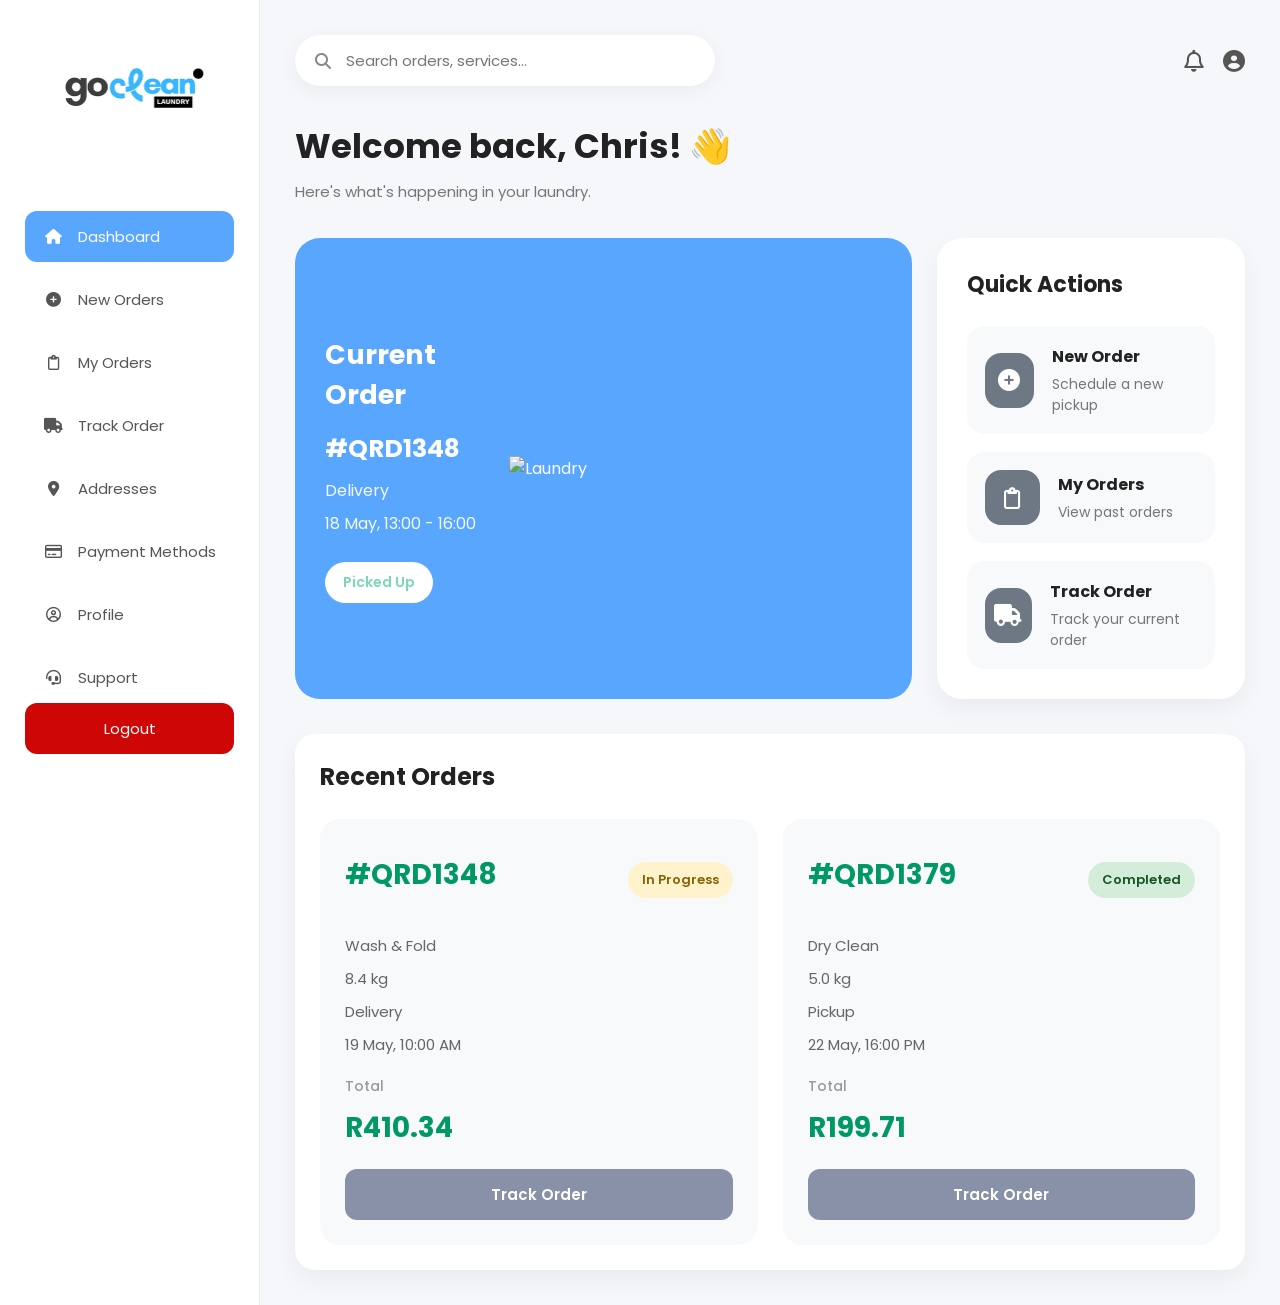
==== dashboard.html @ 83df0cdd "dashboard html and css files" ====
<!DOCTYPE html>
<html lang="en">
<head>
    <meta charset="UTF-8">
    <meta name="viewport" content="width=device-width, initial-scale=1.0">
    <title>GoClean Dashboard</title>

    <link rel="stylesheet" href="css/dashboard.css">

    <!-- Font Awesome -->
    <link rel="stylesheet"
    href="https://cdnjs.cloudflare.com/ajax/libs/font-awesome/6.7.2/css/all.min.css">
</head>

<body>

<div class="container">

    <!-- ================= SIDEBAR ================= -->

    <aside class="sidebar">

        <img src="images/logo.png" class="logo" alt="GoClean">

        <nav>

            <a href="#" class="active">
                <i class="fa-solid fa-house"></i>
                Dashboard
            </a>

            <a href="#">
                <i class="fa-solid fa-circle-plus"></i>
                New Orders
            </a>

            <a href="#">
                <i class="fa-regular fa-clipboard"></i>
                My Orders
            </a>

            <a href="#">
                <i class="fa-solid fa-truck"></i>
                Track Order
            </a>

            <a href="#">
                <i class="fa-solid fa-location-dot"></i>
                Addresses
            </a>

            <a href="#">
                <i class="fa-regular fa-credit-card"></i>
                Payment Methods
            </a>

            <a href="#">
                <i class="fa-regular fa-circle-user"></i>
                Profile
            </a>

            <a href="#">
                <i class="fa-solid fa-headset"></i>
                Support
            </a>

        </nav>

        <button class="logout-btn">
            Logout
        </button>

    </aside>


    <!-- ================= MAIN ================= -->

    <main class="main-content">

        <!-- TOP BAR -->

        <header class="topbar">

            <div class="search">

                <i class="fa-solid fa-magnifying-glass"></i>

                <input
                        type="text"
                        placeholder="Search orders, services...">

            </div>

            <div class="top-icons">

                <i class="fa-regular fa-bell"></i>

                <i class="fa-solid fa-circle-user"></i>

            </div>

        </header>


        <!-- WELCOME -->

        <section class="welcome">

            <h1>
                Welcome back, Chris!
                👋
            </h1>

            <p>
                Here's what's happening in your laundry.
            </p>

        </section>


        <!-- ================= DASHBOARD ROW ================= -->

        <section class="dashboard-row">


            <!-- CURRENT ORDER -->

            <div class="current-order">

                <div class="order-text">

                    <h2>Current Order</h2>

                    <h3>#QRD1348</h3>

                    <p>Delivery</p>

                    <p>18 May, 13:00 - 16:00</p>

                    <span class="status">
                        Picked Up
                    </span>

                </div>

                <img
                        src="images/Laundry.png"
                        alt="Laundry">

            </div>


            <!-- QUICK ACTIONS -->

            <div class="quick-actions">

                <h2>Quick Actions</h2>

                <div class="action">

                    <i class="fa-solid fa-circle-plus"></i>

                    <div>

                        <h3>New Order</h3>

                        <p>Schedule a new pickup</p>

                    </div>

                </div>


                <div class="action">

                    <i class="fa-regular fa-clipboard"></i>

                    <div>

                        <h3>My Orders</h3>

                        <p>View past orders</p>

                    </div>

                </div>


                <div class="action">

                    <i class="fa-solid fa-truck"></i>

                    <div>

                        <h3>Track Order</h3>

                        <p>Track your current order</p>

                    </div>

                </div>

            </div>

        </section>



        <!-- ================= RECENT ORDERS ================= -->

        <section class="recent-orders">

            <h2>
                Recent Orders
            </h2>

            <div class="cards">


                <!-- CARD 1 -->

                <div class="card">

                    <div class="card-header">

                        <h3>#QRD1348</h3>

                        <span class="progress">
                            In Progress
                        </span>

                    </div>

                    <p>Wash & Fold</p>

                    <p>8.4 kg</p>

                    <p>Delivery</p>

                    <p>19 May, 10:00 AM</p>

                    <h4>Total</h4>

                    <h3>R410.34</h3>

                    <button>

                        Track Order

                    </button>

                </div>


                <!-- CARD 2 -->

                <div class="card">

                    <div class="card-header">

                        <h3>#QRD1379</h3>

                        <span class="completed">

                            Completed

                        </span>

                    </div>

                    <p>Dry Clean</p>

                    <p>5.0 kg</p>

                    <p>Pickup</p>

                    <p>22 May, 16:00 PM</p>

                    <h4>Total</h4>

                    <h3>R199.71</h3>

                    <button>

                        Track Order

                    </button>

                </div>


            </div>

        </section>

    </main>

</div>

</body>
</html>
---- css/dashboard.css ----
/* ===========================
   GOOGLE FONT
=========================== */

@import url('https://fonts.googleapis.com/css2?family=Poppins:wght@300;400;500;600;700&display=swap');


/* ===========================
   RESET
=========================== */

*{
    margin:0;
    padding:0;
    box-sizing:border-box;
    font-family:'Poppins', sans-serif;
}

body{
    background:#f5f7fb;
    color:#222;
}


/* ===========================
   MAIN LAYOUT
=========================== */

.container{
    display:flex;
    min-height:100vh;
}


/* ===========================
   SIDEBAR
=========================== */

.sidebar{
    width:260px;
    background:#ffffff;
    padding:30px 25px;
    display:flex;
    flex-direction:column;
    justify-content:top;
    border-right:1px solid #ececec;
}

.logo{
    width:160px;
    margin:0 auto 40px;
    display:block;
}


/* ===========================
   NAVIGATION
=========================== */

.sidebar nav{
    display:flex;
    flex-direction:column;
    gap:12px;
}

.sidebar nav a{
    text-decoration:none;
    color:#555;
    padding:14px 18px;
    border-radius:12px;
    display:flex;
    align-items:center;
    gap:15px;
    font-size:15px;
    transition:.3s;
}

.sidebar nav a i{
    width:20px;
    text-align:center;
}

.sidebar nav a:hover{
    background:#e9f7f2;
    color:#248fe7;
}

.sidebar nav .active{
    background:#58A6FF;
    color:white;
}


/* ===========================
   LOGOUT BUTTON
=========================== */

.logout-btn{
    border:none;
    background:#ce0606;
    color:white;
    padding:14px;
    border-radius:12px;
    cursor:pointer;
    font-size:15px;
    transition:.3s;
}

.logout-btn:hover{
    background:#05aefc;
}


/* ===========================
   MAIN CONTENT
=========================== */

.main-content{
    flex:1;
    padding:35px;
}


/* ===========================
   TOP BAR
=========================== */

.topbar{
    display:flex;
    justify-content:space-between;
    align-items:center;
    margin-bottom:35px;
}


/* ===========================
   SEARCH BAR
=========================== */

.search{
    width:420px;
    background:white;
    border-radius:50px;
    padding:14px 20px;
    display:flex;
    align-items:center;
    gap:15px;
    box-shadow:0 5px 20px rgba(0,0,0,.05);
}

.search i{
    color:#888;
}

.search input{
    border:none;
    outline:none;
    width:100%;
    font-size:15px;
    background:transparent;
}


/* ===========================
   TOP ICONS
=========================== */

.top-icons{
    display:flex;
    gap:20px;
    font-size:22px;
    color:#555;
    cursor:pointer;
}

.top-icons i:hover{
    color:#05aefc;
}


/* ===========================
   WELCOME
=========================== */

.welcome{
    margin-bottom:35px;
}

.welcome h1{
    font-size:34px;
    margin-bottom:8px;
}

.welcome p{
    color:#777;
    font-size:15px;
}
/* ===========================
   DASHBOARD ROW
=========================== */

.dashboard-row{
    display:grid;
    grid-template-columns:2fr 1fr;
    gap:25px;
    margin-bottom:35px;
}


/* ===========================
   CURRENT ORDER
=========================== */

.current-order{
    background:#58A6FF;
    border-radius:25px;
    padding:30px;
    color:white;
    display:flex;
    justify-content:space-between;
    align-items:center;
    min-height:220px;
    overflow:hidden;
}

.order-text h2{
    font-size:27px;
    margin-bottom:15px;
}

.order-text h3{
    font-size:25px;
    margin-bottom:10px;
}

.order-text p{
    margin-bottom:8px;
    opacity:.95;
}

.status{
    display:inline-block;
    margin-top:18px;
    background:white;
    color:#7cd6b8;
    padding:10px 18px;
    border-radius:50px;
    font-size:14px;
    font-weight:600;
}

.current-order img{
    width:400px;
    object-fit:contain;
}


/* ===========================
   QUICK ACTIONS
=========================== */

.quick-actions{
    background:white;
    border-radius:25px;
    padding:30px;
    box-shadow:0 10px 25px rgba(0,0,0,.05);
}

.quick-actions h2{
    margin-bottom:25px;
    font-size:22px;
}


/* ===========================
   ACTION CARD
=========================== */

.action{
    display:flex;
    align-items:center;
    gap:18px;
    padding:18px;
    margin-bottom:18px;
    border-radius:18px;
    background:#f8f9fb;
    cursor:pointer;
    transition:.3s;
}

.action:last-child{
    margin-bottom:0;
}

.action:hover{
    transform:translateY(-3px);
    box-shadow:0 8px 18px rgba(0,0,0,.08);
}

.action i{
    width:55px;
    height:55px;
    background:#6e7885;
    color:white;
    border-radius:16px;
    display:flex;
    justify-content:center;
    align-items:center;
    font-size:22px;
}

.action h3{
    font-size:16px;
    margin-bottom:5px;
}

.action p{
    color:#777;
    font-size:14px;
}
/* ===========================
   RECENT ORDERS
=========================== */

.recent-orders{
    background:#ffffff;
    border-radius:20px;
    padding:25px;
    box-shadow:0 10px 25px rgba(0,0,0,.05);
}

.recent-orders h2{
    margin-bottom:25px;
    font-size:24px;
}


/* ===========================
   ORDER CARDS
=========================== */

.cards{
    display:grid;
    grid-template-columns:repeat(auto-fit, minmax(20px,1fr));
    gap:25px;
}

.card{
    background:#f8f9fb;
    border-radius:20px;
    padding:25px;
    transition:.3s;
}

.card:hover{
    transform:translateY(-5px);
    box-shadow:0 10px 20px rgba(0,0,0,.08);
}


/* ===========================
   CARD HEADER
=========================== */

.card-header{
    display:flex;
    justify-content:space-between;
    align-items:center;
    margin-bottom:18px;
}

.card-header h3{
    font-size:20px;
}


/* ===========================
   STATUS BADGES
=========================== */

.progress{
    background:#FFF3CD;
    color:#856404;
    padding:8px 14px;
    border-radius:50px;
    font-size:13px;
    font-weight:600;
}

.completed{
    background:#D4EDDA;
    color:#155724;
    padding:8px 14px;
    border-radius:50px;
    font-size:13px;
    font-weight:600;
}


/* ===========================
   CARD CONTENT
=========================== */

.card p{
    color:#666;
    margin-bottom:10px;
    font-size:15px;
}

.card h4{
    margin-top:20px;
    color:#999;
    font-size:14px;
    font-weight:500;
}

.card h3:last-of-type{
    color:#009966;
    margin:10px 0 20px;
    font-size:28px;
}


/* ===========================
   BUTTON
=========================== */

.card button{
    width:100%;
    border:none;
    background:#8991a8;
    color:white;
    padding:14px;
    border-radius:12px;
    cursor:pointer;
    font-size:15px;
    font-weight:600;
    transition:.3s;
}

.card button:hover{
    background:#6da5bb;
}


/* ===========================
   RESPONSIVE
=========================== */

@media (max-width:1100px){

    .dashboard-row{
        grid-template-columns:1fr;
    }

    .current-order{
        flex-direction:column;
        text-align:center;
        gap:20px;
    }

}

@media (max-width:900px){

    .sidebar{
        width:90px;
        padding:25px 15px;
    }

    .sidebar nav a{
        justify-content:center;
    }

    .sidebar nav a span{
        display:none;
    }

    .logout-btn{
        display:none;
    }

    .logo{
        width:55px;
    }

    .main-content{
        padding:25px;
    }

    .topbar{
        flex-direction:column;
        align-items:flex-start;
        gap:20px;
    }

    .search{
        width:100%;
    }

}

@media (max-width:650px){

    .cards{
        grid-template-columns:1fr;
    }

    .welcome h1{
        font-size:26px;
    }

    .current-order img{
        width:170px;
    }

}
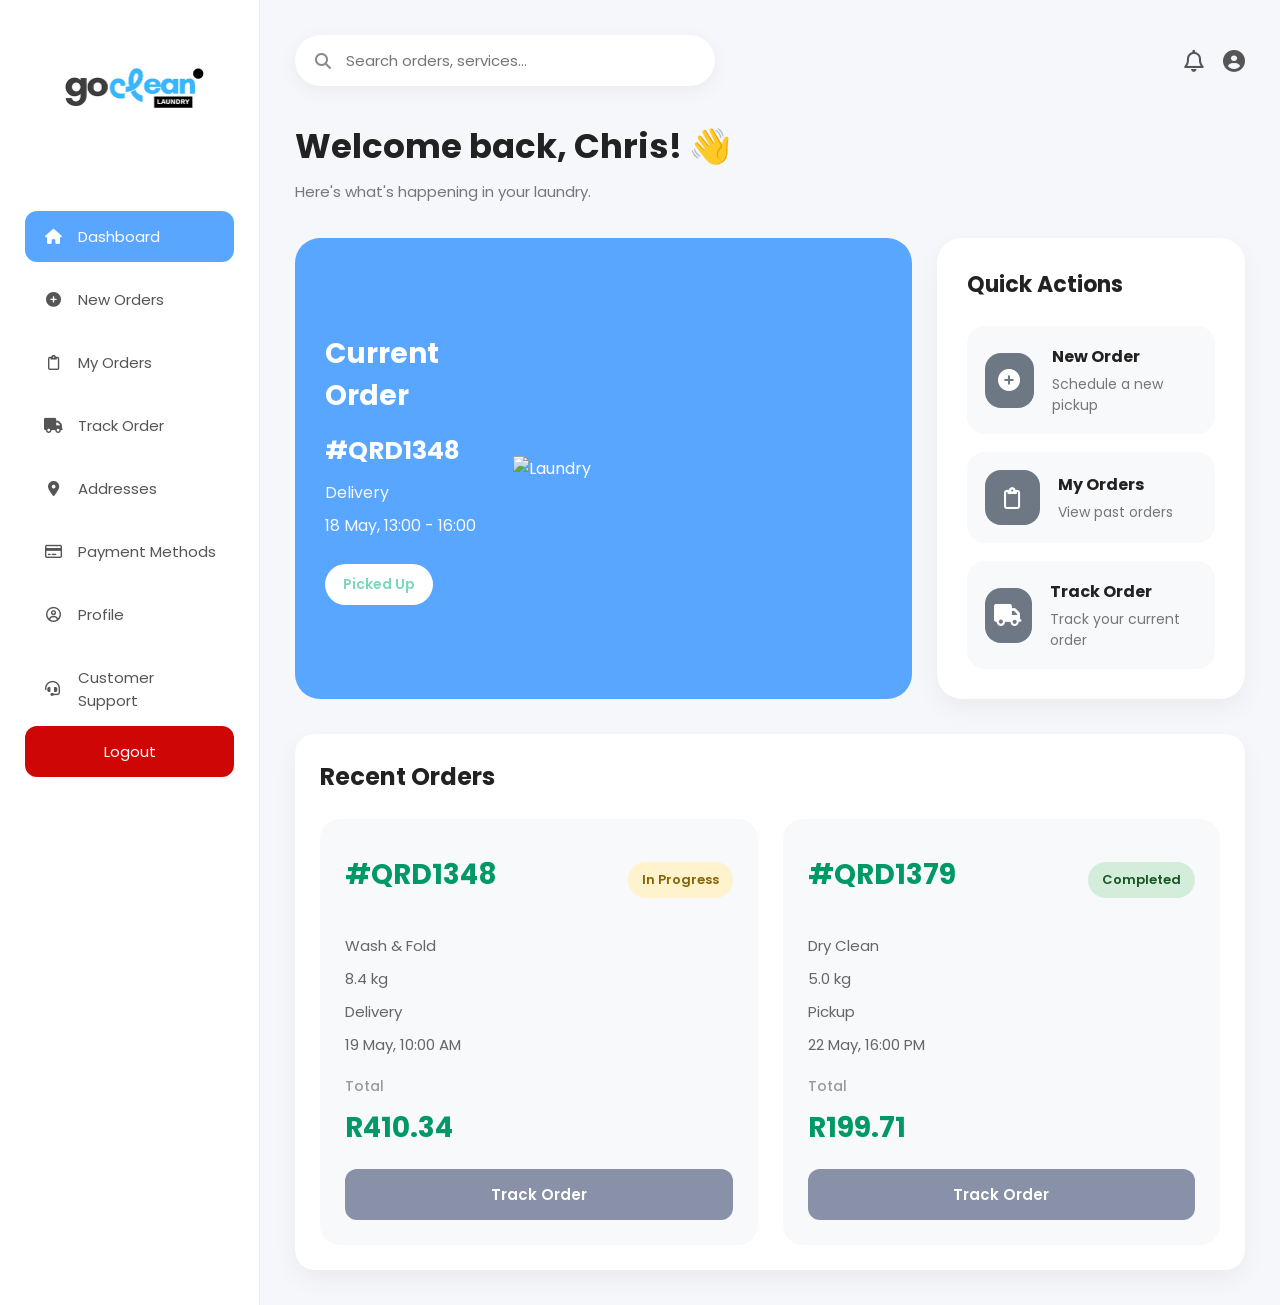
==== commit a8b98529: "dashboard html & css" ====
--- a/dashboard.html
+++ b/dashboard.html
@@ -16,7 +16,7 @@
 
 <div class="container">
 
-    <!-- ================= SIDEBAR ================= -->
+    <!-- ================= SIDEBAR ================ -->
 
     <aside class="sidebar">
 
@@ -61,7 +61,7 @@
 
             <a href="#">
                 <i class="fa-solid fa-headset"></i>
-                Support
+                Customer Support
             </a>
 
         </nav>
--- a/css/dashboard.css
+++ b/css/dashboard.css
@@ -219,12 +219,12 @@
     display:flex;
     justify-content:space-between;
     align-items:center;
-    min-height:220px;
+    min-height:219px;
     overflow:hidden;
 }
 
 .order-text h2{
-    font-size:27px;
+    font-size:28px;
     margin-bottom:15px;
 }
 
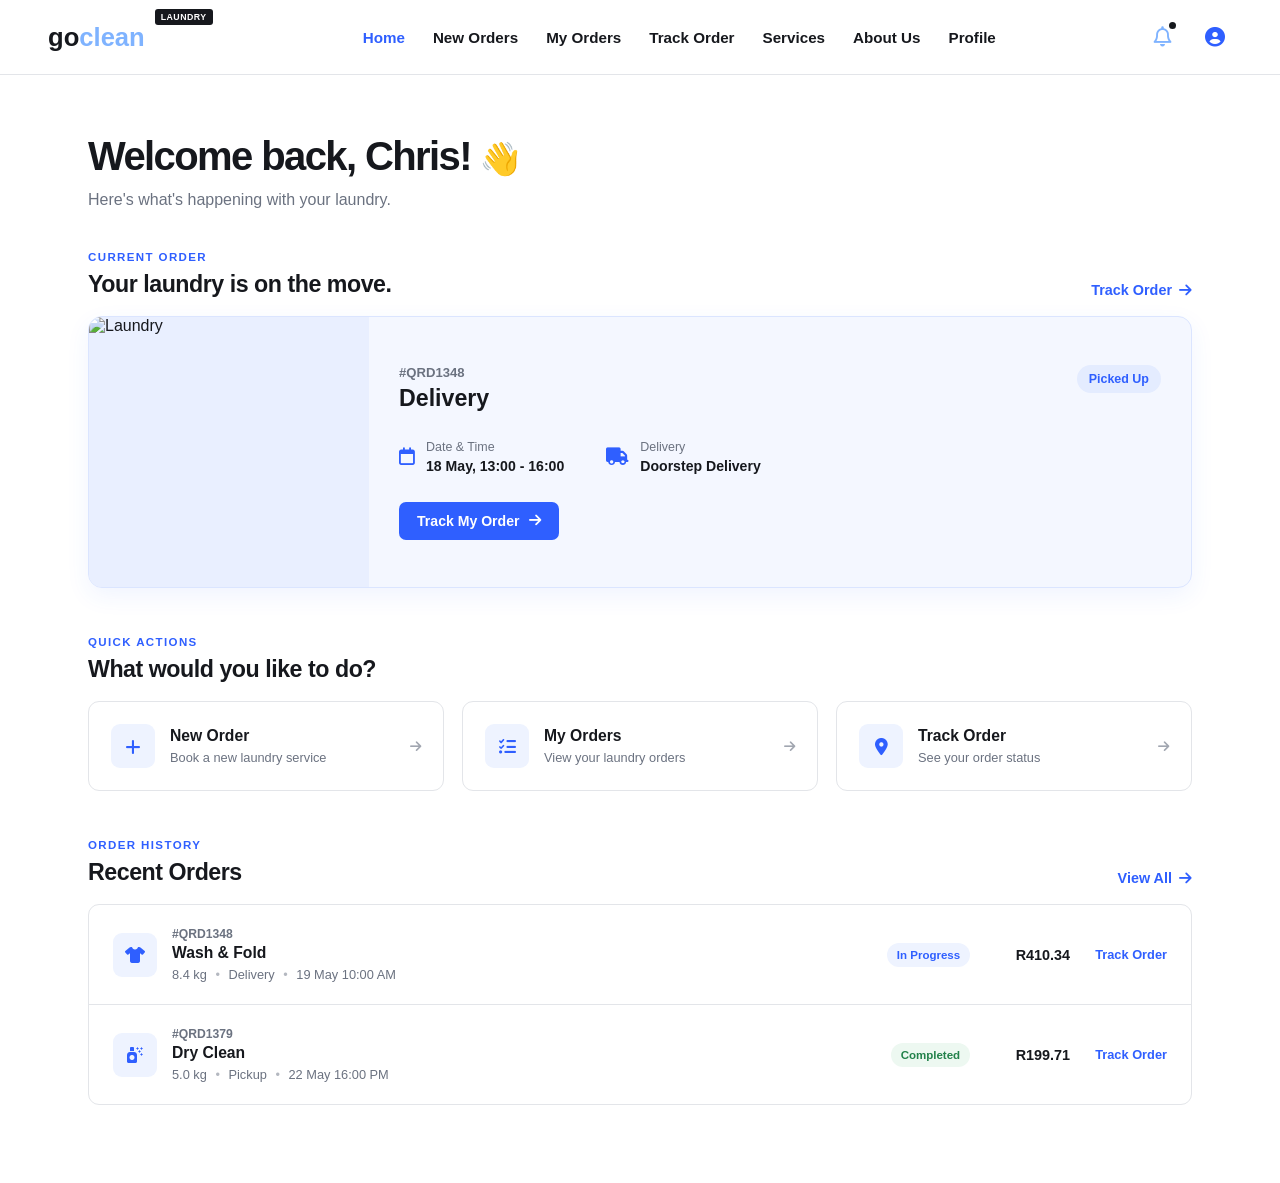
==== commit accd39a2: "Connect GoClean pages and redesign dashboard" ====
--- a/dashboard.html
+++ b/dashboard.html
@@ -1,293 +1,441 @@
 <!DOCTYPE html>
 <html lang="en">
+
 <head>
     <meta charset="UTF-8">
     <meta name="viewport" content="width=device-width, initial-scale=1.0">
-    <title>GoClean Dashboard</title>
-
+
+    <title>Home | GoClean</title>
+
+    <!-- Favicon -->
+    <link rel="icon" type="image/png" href="images/logo.png">
+
+    <!-- Dashboard CSS -->
     <link rel="stylesheet" href="css/dashboard.css">
 
     <!-- Font Awesome -->
     <link rel="stylesheet"
-    href="https://cdnjs.cloudflare.com/ajax/libs/font-awesome/6.7.2/css/all.min.css">
+        href="https://cdnjs.cloudflare.com/ajax/libs/font-awesome/6.7.2/css/all.min.css">
 </head>
 
 <body>
 
-<div class="container">
-
-    <!-- ================= SIDEBAR ================ -->
-
-    <aside class="sidebar">
-
-        <img src="images/logo.png" class="logo" alt="GoClean">
-
-        <nav>
-
-            <a href="#" class="active">
-                <i class="fa-solid fa-house"></i>
-                Dashboard
+    <!-- ================= HEADER ================= -->
+
+    <header class="site-header">
+
+        <a href="dashboard.html" class="logo">
+            <span>go<span class="logo-accent">clean</span></span>
+            <span class="logo-badge">LAUNDRY</span>
+        </a>
+
+        <nav class="main-nav">
+
+            <a href="dashboard.html" class="active">Home</a>
+
+            <a href="order.html">New Orders</a>
+
+            <a href="my-orders.html">My Orders</a>
+
+            <a href="track-order.html">Track Order</a>
+
+            <a href="services.html">Services</a>
+
+            <a href="about-us.html">About Us</a>
+
+            <a href="profile.html">Profile</a>
+
+        </nav>
+
+        <div class="header-icons">
+
+            <button class="icon-btn" aria-label="Notifications">
+                <i class="fa-regular fa-bell"></i>
+                <span class="notif-dot"></span>
+            </button>
+
+            <a href="profile.html"
+                class="icon-btn"
+                aria-label="Profile">
+
+                <i class="fa-solid fa-circle-user"></i>
+
             </a>
 
-            <a href="#">
-                <i class="fa-solid fa-circle-plus"></i>
-                New Orders
-            </a>
-
-            <a href="#">
-                <i class="fa-regular fa-clipboard"></i>
-                My Orders
-            </a>
-
-            <a href="#">
-                <i class="fa-solid fa-truck"></i>
-                Track Order
-            </a>
-
-            <a href="#">
-                <i class="fa-solid fa-location-dot"></i>
-                Addresses
-            </a>
-
-            <a href="#">
-                <i class="fa-regular fa-credit-card"></i>
-                Payment Methods
-            </a>
-
-            <a href="#">
-                <i class="fa-regular fa-circle-user"></i>
-                Profile
-            </a>
-
-            <a href="#">
-                <i class="fa-solid fa-headset"></i>
-                Customer Support
-            </a>
-
-        </nav>
-
-        <button class="logout-btn">
-            Logout
-        </button>
-
-    </aside>
-
-
-    <!-- ================= MAIN ================= -->
-
-    <main class="main-content">
-
-        <!-- TOP BAR -->
-
-        <header class="topbar">
-
-            <div class="search">
-
-                <i class="fa-solid fa-magnifying-glass"></i>
-
-                <input
-                        type="text"
-                        placeholder="Search orders, services...">
-
-            </div>
-
-            <div class="top-icons">
-
-                <i class="fa-regular fa-bell"></i>
-
-                <i class="fa-solid fa-circle-user"></i>
-
-            </div>
-
-        </header>
-
+        </div>
+
+    </header>
+
+
+    <!-- ================= DASHBOARD ================= -->
+
+    <main class="dashboard">
 
         <!-- WELCOME -->
 
-        <section class="welcome">
-
-            <h1>
-                Welcome back, Chris!
-                👋
-            </h1>
-
-            <p>
-                Here's what's happening in your laundry.
-            </p>
+        <section class="welcome-section">
+
+            <div>
+
+                <h1>
+                    Welcome back, Chris! <span>👋</span>
+                </h1>
+
+                <p class="welcome-text">
+                    Here's what's happening with your laundry.
+                </p>
+
+            </div>
 
         </section>
 
 
-        <!-- ================= DASHBOARD ROW ================= -->
-
-        <section class="dashboard-row">
-
-
-            <!-- CURRENT ORDER -->
-
-            <div class="current-order">
-
-                <div class="order-text">
-
-                    <h2>Current Order</h2>
-
-                    <h3>#QRD1348</h3>
-
-                    <p>Delivery</p>
-
-                    <p>18 May, 13:00 - 16:00</p>
-
-                    <span class="status">
-                        Picked Up
-                    </span>
-
-                </div>
-
-                <img
-                        src="images/Laundry.png"
+        <!-- CURRENT ORDER -->
+
+        <section class="current-order-section">
+
+            <div class="section-heading">
+
+                <div>
+
+                    <p class="section-label">
+                        CURRENT ORDER
+                    </p>
+
+                    <h2>
+                        Your laundry is on the move.
+                    </h2>
+
+                </div>
+
+                <a href="track-order.html" class="view-link">
+                    Track Order
+                    <i class="fa-solid fa-arrow-right"></i>
+                </a>
+
+            </div>
+
+
+            <div class="current-order-card">
+
+                <div class="order-image">
+
+                    <img src="images/Laundry.png"
                         alt="Laundry">
 
-            </div>
-
-
-            <!-- QUICK ACTIONS -->
+                </div>
+
+
+                <div class="order-details">
+
+                    <div class="order-top">
+
+                        <div>
+
+                            <span class="order-number">
+                                #QRD1348
+                            </span>
+
+                            <h3>
+                                Delivery
+                            </h3>
+
+                        </div>
+
+                        <span class="status picked-up">
+                            Picked Up
+                        </span>
+
+                    </div>
+
+
+                    <div class="order-info">
+
+                        <div class="info-item">
+
+                            <i class="fa-regular fa-calendar"></i>
+
+                            <div>
+
+                                <span>
+                                    Date & Time
+                                </span>
+
+                                <strong>
+                                    18 May, 13:00 - 16:00
+                                </strong>
+
+                            </div>
+
+                        </div>
+
+
+                        <div class="info-item">
+
+                            <i class="fa-solid fa-truck"></i>
+
+                            <div>
+
+                                <span>
+                                    Delivery
+                                </span>
+
+                                <strong>
+                                    Doorstep Delivery
+                                </strong>
+
+                            </div>
+
+                        </div>
+
+                    </div>
+
+
+                    <a href="track-order.html" class="primary-btn">
+
+                        Track My Order
+
+                        <i class="fa-solid fa-arrow-right"></i>
+
+                    </a>
+
+                </div>
+
+            </div>
+
+        </section>
+
+
+        <!-- QUICK ACTIONS -->
+
+        <section class="quick-section">
+
+            <div class="section-heading simple-heading">
+
+                <div>
+
+                    <p class="section-label">
+                        QUICK ACTIONS
+                    </p>
+
+                    <h2>
+                        What would you like to do?
+                    </h2>
+
+                </div>
+
+            </div>
+
 
             <div class="quick-actions">
 
-                <h2>Quick Actions</h2>
-
-                <div class="action">
-
-                    <i class="fa-solid fa-circle-plus"></i>
+                <a href="order.html" class="quick-card">
+
+                    <div class="quick-icon">
+                        <i class="fa-solid fa-plus"></i>
+                    </div>
 
                     <div>
 
-                        <h3>New Order</h3>
-
-                        <p>Schedule a new pickup</p>
-
-                    </div>
-
-                </div>
-
-
-                <div class="action">
-
-                    <i class="fa-regular fa-clipboard"></i>
+                        <h3>
+                            New Order
+                        </h3>
+
+                        <p>
+                            Book a new laundry service
+                        </p>
+
+                    </div>
+
+                    <i class="fa-solid fa-arrow-right arrow"></i>
+
+                </a>
+
+
+                <a href="my-orders.html" class="quick-card">
+
+                    <div class="quick-icon">
+                        <i class="fa-solid fa-list-check"></i>
+                    </div>
 
                     <div>
 
-                        <h3>My Orders</h3>
-
-                        <p>View past orders</p>
-
-                    </div>
-
-                </div>
-
-
-                <div class="action">
-
-                    <i class="fa-solid fa-truck"></i>
+                        <h3>
+                            My Orders
+                        </h3>
+
+                        <p>
+                            View your laundry orders
+                        </p>
+
+                    </div>
+
+                    <i class="fa-solid fa-arrow-right arrow"></i>
+
+                </a>
+
+
+                <a href="track-order.html" class="quick-card">
+
+                    <div class="quick-icon">
+                        <i class="fa-solid fa-location-dot"></i>
+                    </div>
 
                     <div>
 
-                        <h3>Track Order</h3>
-
-                        <p>Track your current order</p>
-
-                    </div>
-
-                </div>
+                        <h3>
+                            Track Order
+                        </h3>
+
+                        <p>
+                            See your order status
+                        </p>
+
+                    </div>
+
+                    <i class="fa-solid fa-arrow-right arrow"></i>
+
+                </a>
 
             </div>
 
         </section>
 
 
-
-        <!-- ================= RECENT ORDERS ================= -->
-
-        <section class="recent-orders">
-
-            <h2>
-                Recent Orders
-            </h2>
-
-            <div class="cards">
-
-
-                <!-- CARD 1 -->
-
-                <div class="card">
-
-                    <div class="card-header">
-
-                        <h3>#QRD1348</h3>
-
-                        <span class="progress">
+        <!-- RECENT ORDERS -->
+
+        <section class="recent-section">
+
+            <div class="section-heading">
+
+                <div>
+
+                    <p class="section-label">
+                        ORDER HISTORY
+                    </p>
+
+                    <h2>
+                        Recent Orders
+                    </h2>
+
+                </div>
+
+                <a href="my-orders.html" class="view-link">
+
+                    View All
+
+                    <i class="fa-solid fa-arrow-right"></i>
+
+                </a>
+
+            </div>
+
+
+            <div class="orders-list">
+
+
+                <!-- ORDER 1 -->
+
+                <div class="recent-order">
+
+                    <div class="recent-main">
+
+                        <div class="order-icon">
+                            <i class="fa-solid fa-shirt"></i>
+                        </div>
+
+                        <div>
+
+                            <span class="recent-number">
+                                #QRD1348
+                            </span>
+
+                            <h3>
+                                Wash & Fold
+                            </h3>
+
+                            <p>
+                                8.4 kg
+                                <span>•</span>
+                                Delivery
+                                <span>•</span>
+                                19 May 10:00 AM
+                            </p>
+
+                        </div>
+
+                    </div>
+
+
+                    <div class="recent-right">
+
+                        <div class="recent-status in-progress">
                             In Progress
-                        </span>
-
-                    </div>
-
-                    <p>Wash & Fold</p>
-
-                    <p>8.4 kg</p>
-
-                    <p>Delivery</p>
-
-                    <p>19 May, 10:00 AM</p>
-
-                    <h4>Total</h4>
-
-                    <h3>R410.34</h3>
-
-                    <button>
-
-                        Track Order
-
-                    </button>
-
-                </div>
-
-
-                <!-- CARD 2 -->
-
-                <div class="card">
-
-                    <div class="card-header">
-
-                        <h3>#QRD1379</h3>
-
-                        <span class="completed">
-
+                        </div>
+
+                        <strong>
+                            R410.34
+                        </strong>
+
+                        <a href="track-order.html">
+                            Track Order
+                        </a>
+
+                    </div>
+
+                </div>
+
+
+                <!-- ORDER 2 -->
+
+                <div class="recent-order">
+
+                    <div class="recent-main">
+
+                        <div class="order-icon">
+                            <i class="fa-solid fa-spray-can-sparkles"></i>
+                        </div>
+
+                        <div>
+
+                            <span class="recent-number">
+                                #QRD1379
+                            </span>
+
+                            <h3>
+                                Dry Clean
+                            </h3>
+
+                            <p>
+                                5.0 kg
+                                <span>•</span>
+                                Pickup
+                                <span>•</span>
+                                22 May 16:00 PM
+                            </p>
+
+                        </div>
+
+                    </div>
+
+
+                    <div class="recent-right">
+
+                        <div class="recent-status completed">
                             Completed
-
-                        </span>
-
-                    </div>
-
-                    <p>Dry Clean</p>
-
-                    <p>5.0 kg</p>
-
-                    <p>Pickup</p>
-
-                    <p>22 May, 16:00 PM</p>
-
-                    <h4>Total</h4>
-
-                    <h3>R199.71</h3>
-
-                    <button>
-
-                        Track Order
-
-                    </button>
-
-                </div>
-
+                        </div>
+
+                        <strong>
+                            R199.71
+                        </strong>
+
+                        <a href="track-order.html">
+                            Track Order
+                        </a>
+
+                    </div>
+
+                </div>
 
             </div>
 
@@ -295,7 +443,6 @@
 
     </main>
 
-</div>
-
 </body>
+
 </html>
--- a/css/dashboard.css
+++ b/css/dashboard.css
@@ -1,180 +1,133 @@
 /* ===========================
-   GOOGLE FONT
-=========================== */
-
-@import url('https://fonts.googleapis.com/css2?family=Poppins:wght@300;400;500;600;700&display=swap');
-
-
-/* ===========================
-   RESET
-=========================== */
-
-*{
-    margin:0;
-    padding:0;
-    box-sizing:border-box;
-    font-family:'Poppins', sans-serif;
-}
-
-body{
-    background:#f5f7fb;
-    color:#222;
-}
-
-
-/* ===========================
-   MAIN LAYOUT
-=========================== */
-
-.container{
-    display:flex;
-    min-height:100vh;
-}
-
-
-/* ===========================
-   SIDEBAR
-=========================== */
-
-.sidebar{
-    width:260px;
-    background:#ffffff;
-    padding:30px 25px;
-    display:flex;
-    flex-direction:column;
-    justify-content:top;
-    border-right:1px solid #ececec;
-}
-
-.logo{
-    width:160px;
-    margin:0 auto 40px;
-    display:block;
-}
-
-
-/* ===========================
-   NAVIGATION
-=========================== */
-
-.sidebar nav{
-    display:flex;
-    flex-direction:column;
-    gap:12px;
-}
-
-.sidebar nav a{
-    text-decoration:none;
-    color:#555;
-    padding:14px 18px;
-    border-radius:12px;
-    display:flex;
-    align-items:center;
-    gap:15px;
-    font-size:15px;
-    transition:.3s;
-}
-
-.sidebar nav a i{
-    width:20px;
-    text-align:center;
-}
-
-.sidebar nav a:hover{
-    background:#e9f7f2;
-    color:#248fe7;
-}
-
-.sidebar nav .active{
-    background:#58A6FF;
-    color:white;
-}
-
-
-/* ===========================
-   LOGOUT BUTTON
-=========================== */
-
-.logout-btn{
-    border:none;
-    background:#ce0606;
-    color:white;
-    padding:14px;
-    border-radius:12px;
-    cursor:pointer;
-    font-size:15px;
-    transition:.3s;
-}
-
-.logout-btn:hover{
-    background:#05aefc;
-}
-
-
-/* ===========================
-   MAIN CONTENT
-=========================== */
-
-.main-content{
-    flex:1;
-    padding:35px;
-}
-
-
-/* ===========================
-   TOP BAR
-=========================== */
-
-.topbar{
-    display:flex;
-    justify-content:space-between;
-    align-items:center;
-    margin-bottom:35px;
-}
-
-
-/* ===========================
-   SEARCH BAR
-=========================== */
-
-.search{
-    width:420px;
-    background:white;
-    border-radius:50px;
-    padding:14px 20px;
-    display:flex;
-    align-items:center;
-    gap:15px;
-    box-shadow:0 5px 20px rgba(0,0,0,.05);
-}
-
-.search i{
-    color:#888;
-}
-
-.search input{
-    border:none;
-    outline:none;
-    width:100%;
-    font-size:15px;
-    background:transparent;
-}
-
-
-/* ===========================
-   TOP ICONS
-=========================== */
-
-.top-icons{
-    display:flex;
-    gap:20px;
-    font-size:22px;
-    color:#555;
-    cursor:pointer;
-}
-
-.top-icons i:hover{
-    color:#05aefc;
+   GoClean Dashboard
+=========================== */
+
+:root {
+    --blue: #2f5fff;
+    --blue-light: #7fb3ff;
+    --text-dark: #16181d;
+    --text-gray: #6b7280;
+    --border: #e3e5e9;
+    --bg: #ffffff;
+    --soft-bg: #f8f9fb;
+    --order-bg: #f4f7ff;
+    --order-border: #dbe5ff;
+}
+
+* {
+    box-sizing: border-box;
+}
+
+body {
+    margin: 0;
+    font-family: -apple-system, "Segoe UI", Roboto, Helvetica, Arial, sans-serif;
+    color: var(--text-dark);
+    background: var(--bg);
+}
+
+
+/* ===========================
+   HEADER
+=========================== */
+
+.site-header {
+    display: flex;
+    align-items: center;
+    justify-content: space-between;
+    padding: 20px 48px;
+    border-bottom: 1px solid var(--border);
+    background: #ffffff;
+}
+
+.logo {
+    display: flex;
+    align-items: center;
+    gap: 10px;
+    font-size: 1.6rem;
+    font-weight: 800;
+    color: var(--text-dark);
+    text-decoration: none;
+}
+
+.logo-accent {
+    color: var(--blue-light);
+}
+
+.logo-badge {
+    background: var(--text-dark);
+    color: #ffffff;
+    font-size: 0.55rem;
+    font-weight: 700;
+    letter-spacing: 0.05em;
+    padding: 3px 6px;
+    border-radius: 3px;
+    align-self: flex-start;
+    margin-top: -14px;
+}
+
+.main-nav {
+    display: flex;
+    gap: 28px;
+}
+
+.main-nav a {
+    text-decoration: none;
+    color: var(--text-dark);
+    font-weight: 600;
+    font-size: 0.95rem;
+    transition: 0.2s ease;
+}
+
+.main-nav a.active,
+.main-nav a:hover {
+    color: var(--blue);
+}
+
+.header-icons {
+    display: flex;
+    align-items: center;
+    gap: 18px;
+}
+
+.icon-btn {
+    position: relative;
+    display: inline-flex;
+    align-items: center;
+    justify-content: center;
+    width: 34px;
+    height: 34px;
+    border: none;
+    background: none;
+    color: var(--blue);
+    cursor: pointer;
+    padding: 0;
+    text-decoration: none;
+    font-size: 20px;
+}
+
+.icon-btn:first-child {
+    color: var(--blue-light);
+}
+
+.notif-dot {
+    position: absolute;
+    top: 2px;
+    right: 4px;
+    width: 7px;
+    height: 7px;
+    border-radius: 50%;
+    background: var(--text-dark);
+}
+
+
+/* ===========================
+   DASHBOARD
+=========================== */
+
+.dashboard {
+    max-width: 1200px;
+    margin: 0 auto;
+    padding: 48px;
 }
 
 
@@ -182,28 +135,73 @@
    WELCOME
 =========================== */
 
-.welcome{
-    margin-bottom:35px;
-}
-
-.welcome h1{
-    font-size:34px;
-    margin-bottom:8px;
-}
-
-.welcome p{
-    color:#777;
-    font-size:15px;
-}
-/* ===========================
-   DASHBOARD ROW
-=========================== */
-
-.dashboard-row{
-    display:grid;
-    grid-template-columns:2fr 1fr;
-    gap:25px;
-    margin-bottom:35px;
+.welcome-section {
+    padding: 10px 0 42px;
+}
+
+.welcome-label,
+.section-label {
+    margin: 0 0 8px;
+    color: var(--blue);
+    font-size: 0.72rem;
+    font-weight: 800;
+    letter-spacing: 0.12em;
+}
+
+.welcome-section h1 {
+    margin: 0;
+    font-size: 2.5rem;
+    line-height: 1.15;
+    font-weight: 800;
+    letter-spacing: -0.04em;
+}
+
+.welcome-section h1 span {
+    font-size: 2rem;
+}
+
+.welcome-text {
+    margin: 12px 0 0;
+    color: var(--text-gray);
+    font-size: 1rem;
+}
+
+
+/* ===========================
+   SECTION HEADINGS
+=========================== */
+
+.section-heading {
+    display: flex;
+    align-items: flex-end;
+    justify-content: space-between;
+    margin-bottom: 18px;
+}
+
+.section-heading h2 {
+    margin: 0;
+    font-size: 1.45rem;
+    font-weight: 750;
+    letter-spacing: -0.02em;
+}
+
+.simple-heading {
+    margin-bottom: 18px;
+}
+
+.view-link {
+    display: inline-flex;
+    align-items: center;
+    gap: 7px;
+    color: var(--blue);
+    font-size: 0.9rem;
+    font-weight: 700;
+    text-decoration: none;
+    transition: 0.2s ease;
+}
+
+.view-link:hover {
+    gap: 10px;
 }
 
 
@@ -211,47 +209,137 @@
    CURRENT ORDER
 =========================== */
 
-.current-order{
-    background:#58A6FF;
-    border-radius:25px;
-    padding:30px;
-    color:white;
-    display:flex;
-    justify-content:space-between;
-    align-items:center;
-    min-height:219px;
-    overflow:hidden;
-}
-
-.order-text h2{
-    font-size:28px;
-    margin-bottom:15px;
-}
-
-.order-text h3{
-    font-size:25px;
-    margin-bottom:10px;
-}
-
-.order-text p{
-    margin-bottom:8px;
-    opacity:.95;
-}
-
-.status{
-    display:inline-block;
-    margin-top:18px;
-    background:white;
-    color:#7cd6b8;
-    padding:10px 18px;
-    border-radius:50px;
-    font-size:14px;
-    font-weight:600;
-}
-
-.current-order img{
-    width:400px;
-    object-fit:contain;
+.current-order-section {
+    margin-bottom: 48px;
+}
+
+.current-order-card {
+    display: grid;
+    grid-template-columns: 280px 1fr;
+    min-height: 270px;
+    overflow: hidden;
+
+    /* New colour treatment */
+    background: var(--order-bg);
+    border: 1px solid var(--order-border);
+
+    border-radius: 14px;
+    box-shadow: 0 8px 25px rgba(47, 95, 255, 0.07);
+    transition: 0.2s ease;
+}
+
+.current-order-card:hover {
+    box-shadow: 0 10px 28px rgba(47, 95, 255, 0.11);
+    transform: translateY(-1px);
+}
+
+.order-image {
+    min-height: 270px;
+    background: #e9efff;
+    overflow: hidden;
+}
+
+.order-image img {
+    width: 100%;
+    height: 100%;
+    object-fit: cover;
+    display: block;
+}
+
+.order-details {
+    padding: 30px;
+    display: flex;
+    flex-direction: column;
+    justify-content: center;
+}
+
+.order-top {
+    display: flex;
+    align-items: flex-start;
+    justify-content: space-between;
+    gap: 20px;
+}
+
+.order-number {
+    display: block;
+    color: var(--text-gray);
+    font-size: 0.82rem;
+    font-weight: 700;
+    margin-bottom: 5px;
+}
+
+.order-top h3 {
+    margin: 0;
+    font-size: 1.45rem;
+    font-weight: 750;
+}
+
+.status {
+    display: inline-flex;
+    align-items: center;
+    padding: 7px 12px;
+    border-radius: 30px;
+    font-size: 0.78rem;
+    font-weight: 750;
+}
+
+.picked-up {
+    color: var(--blue);
+    background: #e4ecff;
+}
+
+.order-info {
+    display: flex;
+    gap: 42px;
+    margin: 28px 0;
+}
+
+.info-item {
+    display: flex;
+    align-items: center;
+    gap: 11px;
+}
+
+.info-item > i {
+    color: var(--blue);
+    font-size: 18px;
+}
+
+.info-item div {
+    display: flex;
+    flex-direction: column;
+    gap: 4px;
+}
+
+.info-item span {
+    color: var(--text-gray);
+    font-size: 0.78rem;
+}
+
+.info-item strong {
+    font-size: 0.88rem;
+    font-weight: 700;
+}
+
+.primary-btn {
+    display: inline-flex;
+    align-items: center;
+    justify-content: center;
+    align-self: flex-start;
+    gap: 9px;
+    padding: 11px 18px;
+    color: #ffffff;
+    background: var(--blue);
+    border-radius: 7px;
+    text-decoration: none;
+    font-size: 0.88rem;
+    font-weight: 700;
+    transition: 0.2s ease;
+}
+
+.primary-btn:hover {
+    transform: translateY(-1px);
+    box-shadow: 0 5px 14px rgba(47, 95, 255, 0.2);
 }
 
 
@@ -259,187 +347,188 @@
    QUICK ACTIONS
 =========================== */
 
-.quick-actions{
-    background:white;
-    border-radius:25px;
-    padding:30px;
-    box-shadow:0 10px 25px rgba(0,0,0,.05);
-}
-
-.quick-actions h2{
-    margin-bottom:25px;
-    font-size:22px;
-}
-
-
-/* ===========================
-   ACTION CARD
-=========================== */
-
-.action{
-    display:flex;
-    align-items:center;
-    gap:18px;
-    padding:18px;
-    margin-bottom:18px;
-    border-radius:18px;
-    background:#f8f9fb;
-    cursor:pointer;
-    transition:.3s;
-}
-
-.action:last-child{
-    margin-bottom:0;
-}
-
-.action:hover{
-    transform:translateY(-3px);
-    box-shadow:0 8px 18px rgba(0,0,0,.08);
-}
-
-.action i{
-    width:55px;
-    height:55px;
-    background:#6e7885;
-    color:white;
-    border-radius:16px;
-    display:flex;
-    justify-content:center;
-    align-items:center;
-    font-size:22px;
-}
-
-.action h3{
-    font-size:16px;
-    margin-bottom:5px;
-}
-
-.action p{
-    color:#777;
-    font-size:14px;
-}
+.quick-section {
+    margin-bottom: 48px;
+}
+
+.quick-actions {
+    display: grid;
+    grid-template-columns: repeat(3, 1fr);
+    gap: 18px;
+}
+
+.quick-card {
+    position: relative;
+    display: flex;
+    align-items: center;
+    gap: 15px;
+    padding: 22px;
+    border: 1px solid var(--border);
+    border-radius: 11px;
+    color: var(--text-dark);
+    text-decoration: none;
+    background: #ffffff;
+    transition: 0.2s ease;
+}
+
+.quick-card:hover {
+    transform: translateY(-2px);
+    box-shadow: 0 7px 20px rgba(20, 20, 30, 0.07);
+    border-color: #d7dce5;
+}
+
+.quick-icon {
+    flex-shrink: 0;
+    width: 44px;
+    height: 44px;
+    display: flex;
+    align-items: center;
+    justify-content: center;
+    color: var(--blue);
+    background: #eef3ff;
+    border-radius: 9px;
+    font-size: 17px;
+}
+
+.quick-card h3 {
+    margin: 0 0 5px;
+    font-size: 0.98rem;
+    font-weight: 750;
+}
+
+.quick-card p {
+    margin: 0;
+    color: var(--text-gray);
+    font-size: 0.8rem;
+}
+
+.quick-card .arrow {
+    margin-left: auto;
+    color: #a1a6b0;
+    font-size: 13px;
+    transition: 0.2s ease;
+}
+
+.quick-card:hover .arrow {
+    color: var(--blue);
+    transform: translateX(3px);
+}
+
+
 /* ===========================
    RECENT ORDERS
 =========================== */
 
-.recent-orders{
-    background:#ffffff;
-    border-radius:20px;
-    padding:25px;
-    box-shadow:0 10px 25px rgba(0,0,0,.05);
-}
-
-.recent-orders h2{
-    margin-bottom:25px;
-    font-size:24px;
-}
-
-
-/* ===========================
-   ORDER CARDS
-=========================== */
-
-.cards{
-    display:grid;
-    grid-template-columns:repeat(auto-fit, minmax(20px,1fr));
-    gap:25px;
-}
-
-.card{
-    background:#f8f9fb;
-    border-radius:20px;
-    padding:25px;
-    transition:.3s;
-}
-
-.card:hover{
-    transform:translateY(-5px);
-    box-shadow:0 10px 20px rgba(0,0,0,.08);
-}
-
-
-/* ===========================
-   CARD HEADER
-=========================== */
-
-.card-header{
-    display:flex;
-    justify-content:space-between;
-    align-items:center;
-    margin-bottom:18px;
-}
-
-.card-header h3{
-    font-size:20px;
-}
-
-
-/* ===========================
-   STATUS BADGES
-=========================== */
-
-.progress{
-    background:#FFF3CD;
-    color:#856404;
-    padding:8px 14px;
-    border-radius:50px;
-    font-size:13px;
-    font-weight:600;
-}
-
-.completed{
-    background:#D4EDDA;
-    color:#155724;
-    padding:8px 14px;
-    border-radius:50px;
-    font-size:13px;
-    font-weight:600;
-}
-
-
-/* ===========================
-   CARD CONTENT
-=========================== */
-
-.card p{
-    color:#666;
-    margin-bottom:10px;
-    font-size:15px;
-}
-
-.card h4{
-    margin-top:20px;
-    color:#999;
-    font-size:14px;
-    font-weight:500;
-}
-
-.card h3:last-of-type{
-    color:#009966;
-    margin:10px 0 20px;
-    font-size:28px;
-}
-
-
-/* ===========================
-   BUTTON
-=========================== */
-
-.card button{
-    width:100%;
-    border:none;
-    background:#8991a8;
-    color:white;
-    padding:14px;
-    border-radius:12px;
-    cursor:pointer;
-    font-size:15px;
-    font-weight:600;
-    transition:.3s;
-}
-
-.card button:hover{
-    background:#6da5bb;
+.recent-section {
+    margin-bottom: 30px;
+}
+
+.orders-list {
+    border: 1px solid var(--border);
+    border-radius: 11px;
+    overflow: hidden;
+    background: #ffffff;
+}
+
+.recent-order {
+    display: flex;
+    align-items: center;
+    justify-content: space-between;
+    gap: 30px;
+    padding: 22px 24px;
+    border-bottom: 1px solid var(--border);
+    transition: 0.2s ease;
+}
+
+.recent-order:last-child {
+    border-bottom: none;
+}
+
+.recent-order:hover {
+    background: #fcfcfd;
+}
+
+.recent-main {
+    display: flex;
+    align-items: center;
+    gap: 15px;
+}
+
+.order-icon {
+    width: 44px;
+    height: 44px;
+    flex-shrink: 0;
+    display: flex;
+    align-items: center;
+    justify-content: center;
+    color: var(--blue);
+    background: #eef3ff;
+    border-radius: 9px;
+}
+
+.recent-number {
+    display: block;
+    color: var(--text-gray);
+    font-size: 0.76rem;
+    font-weight: 700;
+    margin-bottom: 3px;
+}
+
+.recent-main h3 {
+    margin: 0 0 5px;
+    font-size: 0.98rem;
+    font-weight: 750;
+}
+
+.recent-main p {
+    margin: 0;
+    color: var(--text-gray);
+    font-size: 0.8rem;
+}
+
+.recent-main p span {
+    margin: 0 5px;
+    color: #b4b8c0;
+}
+
+.recent-right {
+    display: flex;
+    align-items: center;
+    gap: 25px;
+}
+
+.recent-status {
+    padding: 6px 10px;
+    border-radius: 30px;
+    font-size: 0.72rem;
+    font-weight: 750;
+}
+
+.in-progress {
+    color: var(--blue);
+    background: #eef3ff;
+}
+
+.completed {
+    color: #23824b;
+    background: #edf8f1;
+}
+
+.recent-right strong {
+    min-width: 75px;
+    font-size: 0.9rem;
+    text-align: right;
+}
+
+.recent-right a {
+    color: var(--blue);
+    font-size: 0.8rem;
+    font-weight: 700;
+    text-decoration: none;
+}
+
+.recent-right a:hover {
+    text-decoration: underline;
 }
 
 
@@ -447,71 +536,160 @@
    RESPONSIVE
 =========================== */
 
-@media (max-width:1100px){
-
-    .dashboard-row{
-        grid-template-columns:1fr;
-    }
-
-    .current-order{
-        flex-direction:column;
-        text-align:center;
-        gap:20px;
-    }
-
-}
-
-@media (max-width:900px){
-
-    .sidebar{
-        width:90px;
-        padding:25px 15px;
-    }
-
-    .sidebar nav a{
-        justify-content:center;
-    }
-
-    .sidebar nav a span{
-        display:none;
-    }
-
-    .logout-btn{
-        display:none;
-    }
-
-    .logo{
-        width:55px;
-    }
-
-    .main-content{
-        padding:25px;
-    }
-
-    .topbar{
-        flex-direction:column;
-        align-items:flex-start;
-        gap:20px;
-    }
-
-    .search{
-        width:100%;
-    }
-
-}
-
-@media (max-width:650px){
-
-    .cards{
-        grid-template-columns:1fr;
-    }
-
-    .welcome h1{
-        font-size:26px;
-    }
-
-    .current-order img{
-        width:170px;
-    }
-
+@media (max-width: 1100px) {
+
+    .main-nav {
+        gap: 18px;
+    }
+
+    .main-nav a {
+        font-size: 0.88rem;
+    }
+
+    .dashboard {
+        padding: 40px 35px;
+    }
+
+    .current-order-card {
+        grid-template-columns: 240px 1fr;
+    }
+
+    .quick-actions {
+        gap: 14px;
+    }
+
+    .recent-right {
+        gap: 15px;
+    }
+}
+
+
+@media (max-width: 900px) {
+
+    .site-header {
+        padding: 18px 28px;
+    }
+
+    .main-nav {
+        display: none;
+    }
+
+    .header-icons {
+        margin-left: auto;
+    }
+
+    .dashboard {
+        padding: 35px 28px 60px;
+    }
+
+    .welcome-section h1 {
+        font-size: 2.2rem;
+    }
+
+    .current-order-card {
+        grid-template-columns: 1fr;
+    }
+
+    .order-image {
+        height: 230px;
+        min-height: 230px;
+    }
+
+    .quick-actions {
+        grid-template-columns: 1fr;
+    }
+
+    .recent-order {
+        align-items: flex-start;
+        flex-direction: column;
+    }
+
+    .recent-right {
+        width: 100%;
+        justify-content: space-between;
+    }
+}
+
+
+@media (max-width: 600px) {
+
+    .site-header {
+        padding: 16px 20px;
+    }
+
+    .dashboard {
+        padding: 28px 20px 50px;
+    }
+
+    .welcome-section {
+        padding-bottom: 32px;
+    }
+
+    .welcome-section h1 {
+        font-size: 1.9rem;
+    }
+
+    .welcome-text {
+        font-size: 0.92rem;
+    }
+
+    .section-heading {
+        align-items: flex-start;
+        gap: 15px;
+        flex-direction: column;
+    }
+
+    .section-heading h2 {
+        font-size: 1.25rem;
+    }
+
+    .current-order-card {
+        border-radius: 10px;
+    }
+
+    .order-image {
+        height: 190px;
+        min-height: 190px;
+    }
+
+    .order-details {
+        padding: 22px;
+    }
+
+    .order-top {
+        flex-direction: column;
+        gap: 12px;
+    }
+
+    .order-info {
+        flex-direction: column;
+        gap: 18px;
+        margin: 24px 0;
+    }
+
+    .quick-card {
+        padding: 18px;
+    }
+
+    .recent-order {
+        padding: 20px;
+    }
+
+    .recent-main {
+        align-items: flex-start;
+    }
+
+    .recent-main p {
+        line-height: 1.6;
+    }
+
+    .recent-right {
+        flex-wrap: wrap;
+        gap: 12px 18px;
+    }
+
+    .recent-right strong {
+        min-width: auto;
+        text-align: left;
+    }
 }
